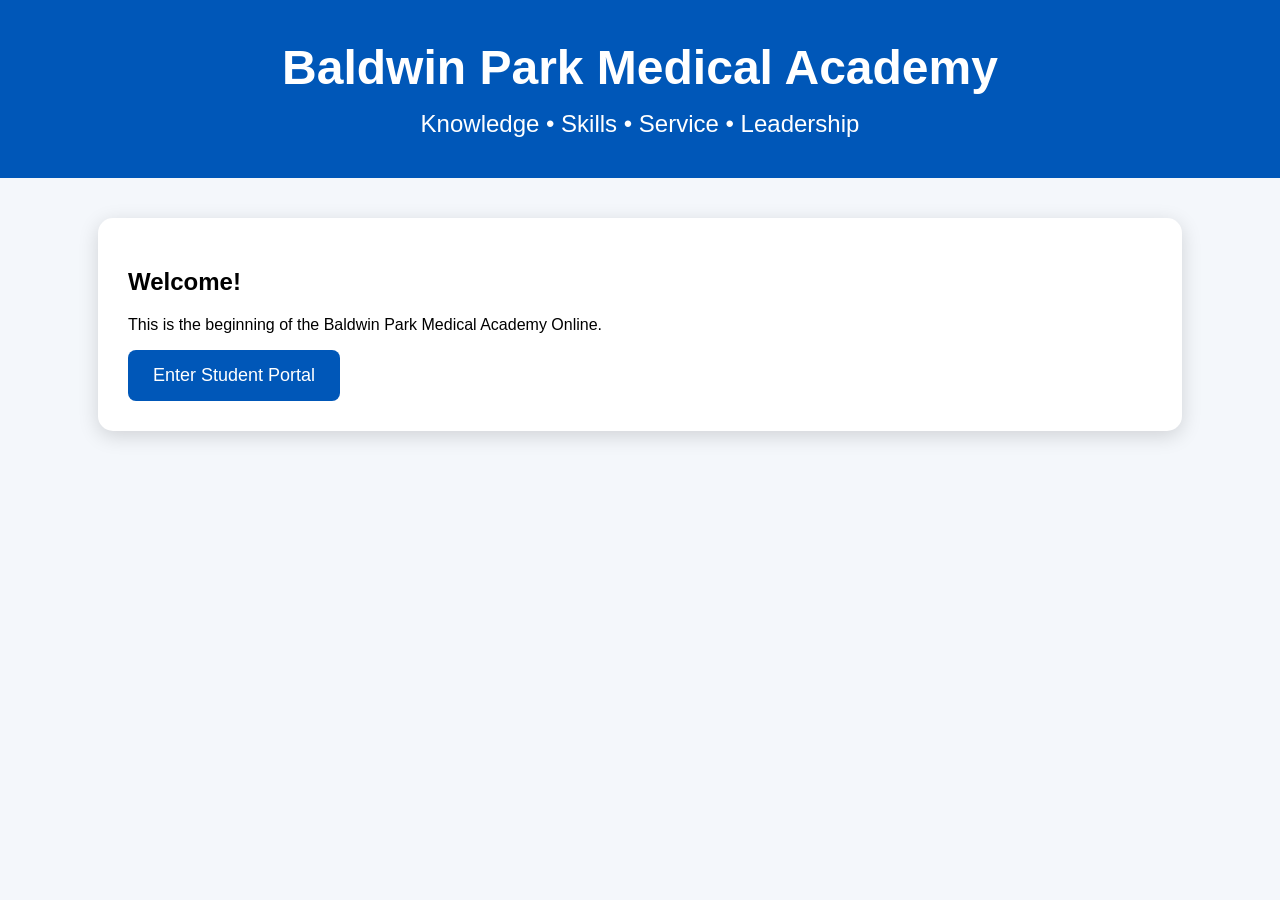
==== index.html @ 6402f0ab "Add first Baldwin Park Medical Academy homepage" ====
<!DOCTYPE html>
<html lang="en">
<head>
<meta charset="UTF-8">
<title>Baldwin Park Medical Academy</title>

<style>

body{
    margin:0;
    font-family:Arial, Helvetica, sans-serif;
    background:#f4f7fb;
}

header{
    background:#0057B8;
    color:white;
    padding:40px;
    text-align:center;
}

h1{
    margin:0;
    font-size:48px;
}

.tagline{
    margin-top:15px;
    font-size:24px;
}

.card{
    background:white;
    width:80%;
    margin:40px auto;
    padding:30px;
    border-radius:15px;
    box-shadow:0 5px 20px rgba(0,0,0,.15);
}

button{
    background:#0057B8;
    color:white;
    border:none;
    padding:15px 25px;
    border-radius:8px;
    font-size:18px;
    cursor:pointer;
}

button:hover{
    background:#003d82;
}

</style>

</head>

<body>

<header>

<h1>Baldwin Park Medical Academy</h1>

<div class="tagline">
Knowledge • Skills • Service • Leadership
</div>

</header>

<div class="card">

<h2>Welcome!</h2>

<p>
This is the beginning of the Baldwin Park Medical Academy Online.
</p>

<button>Enter Student Portal</button>

</div>

</body>
</html>
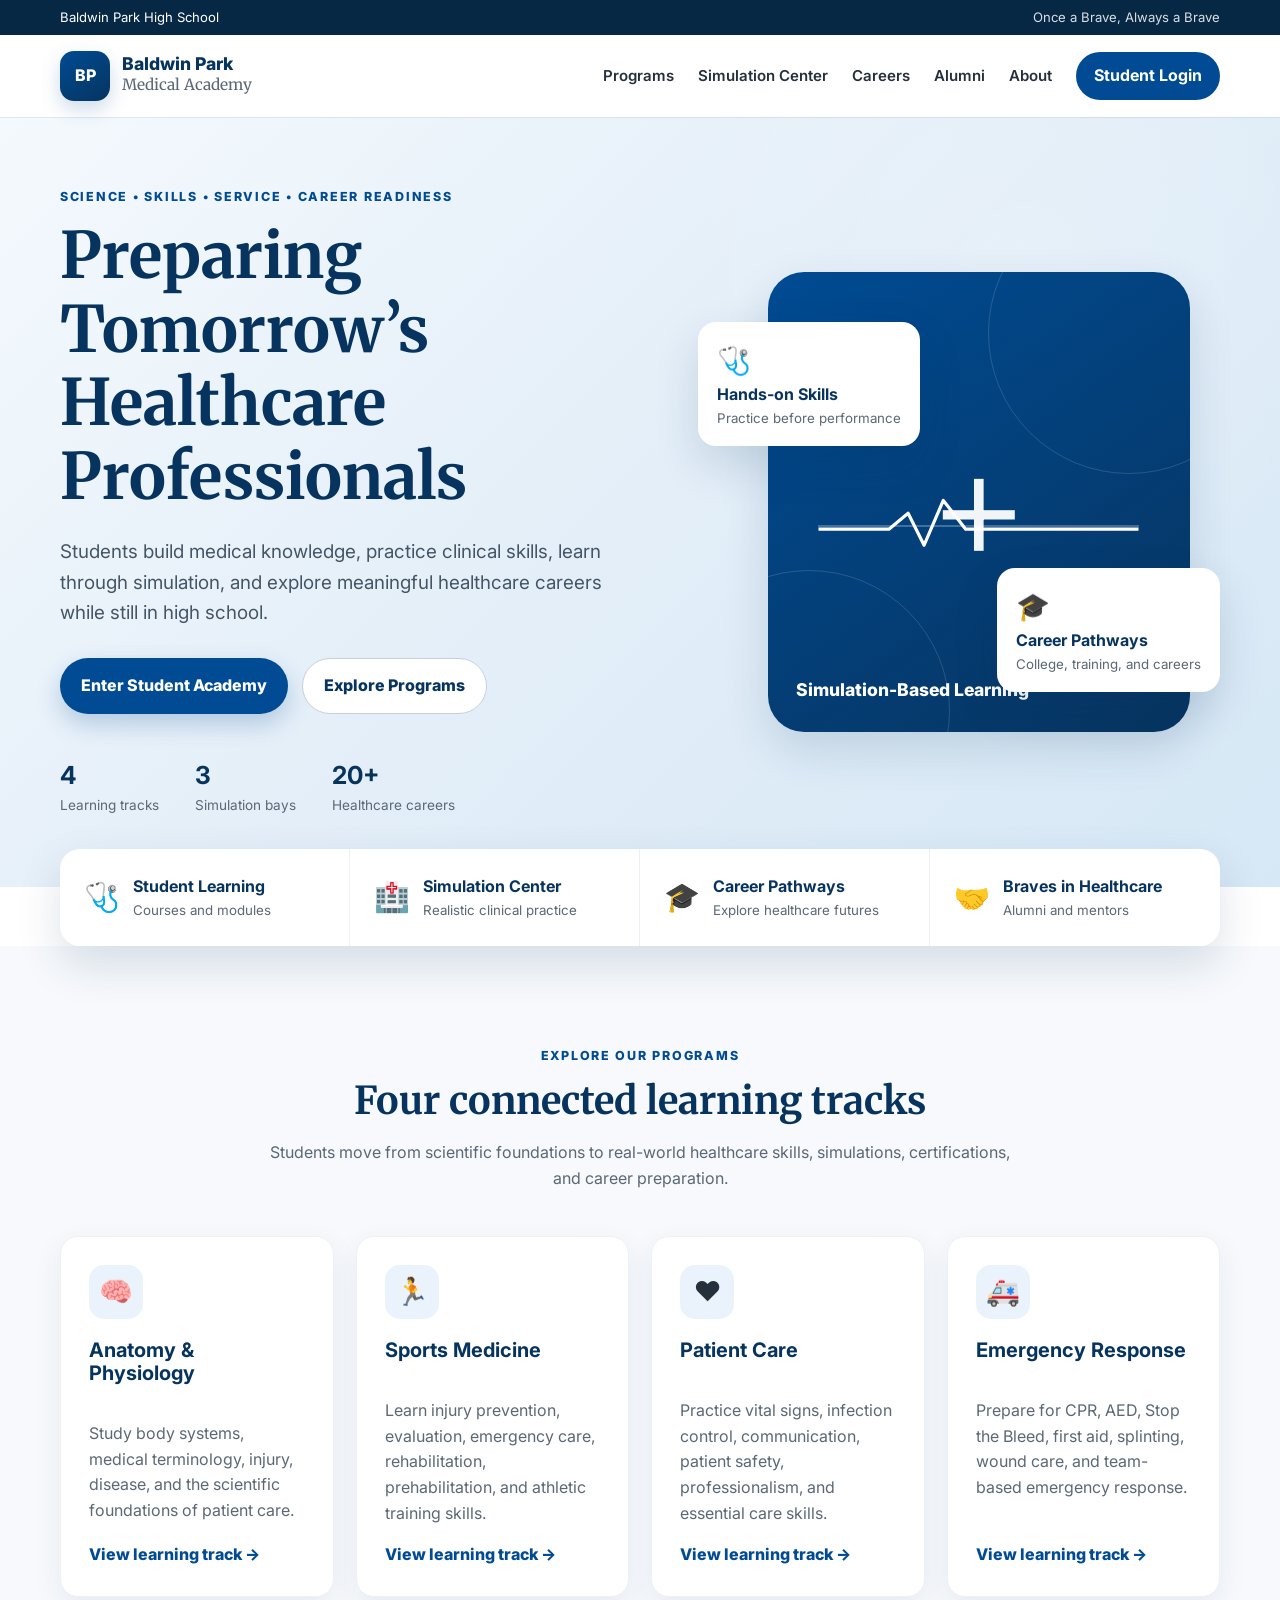
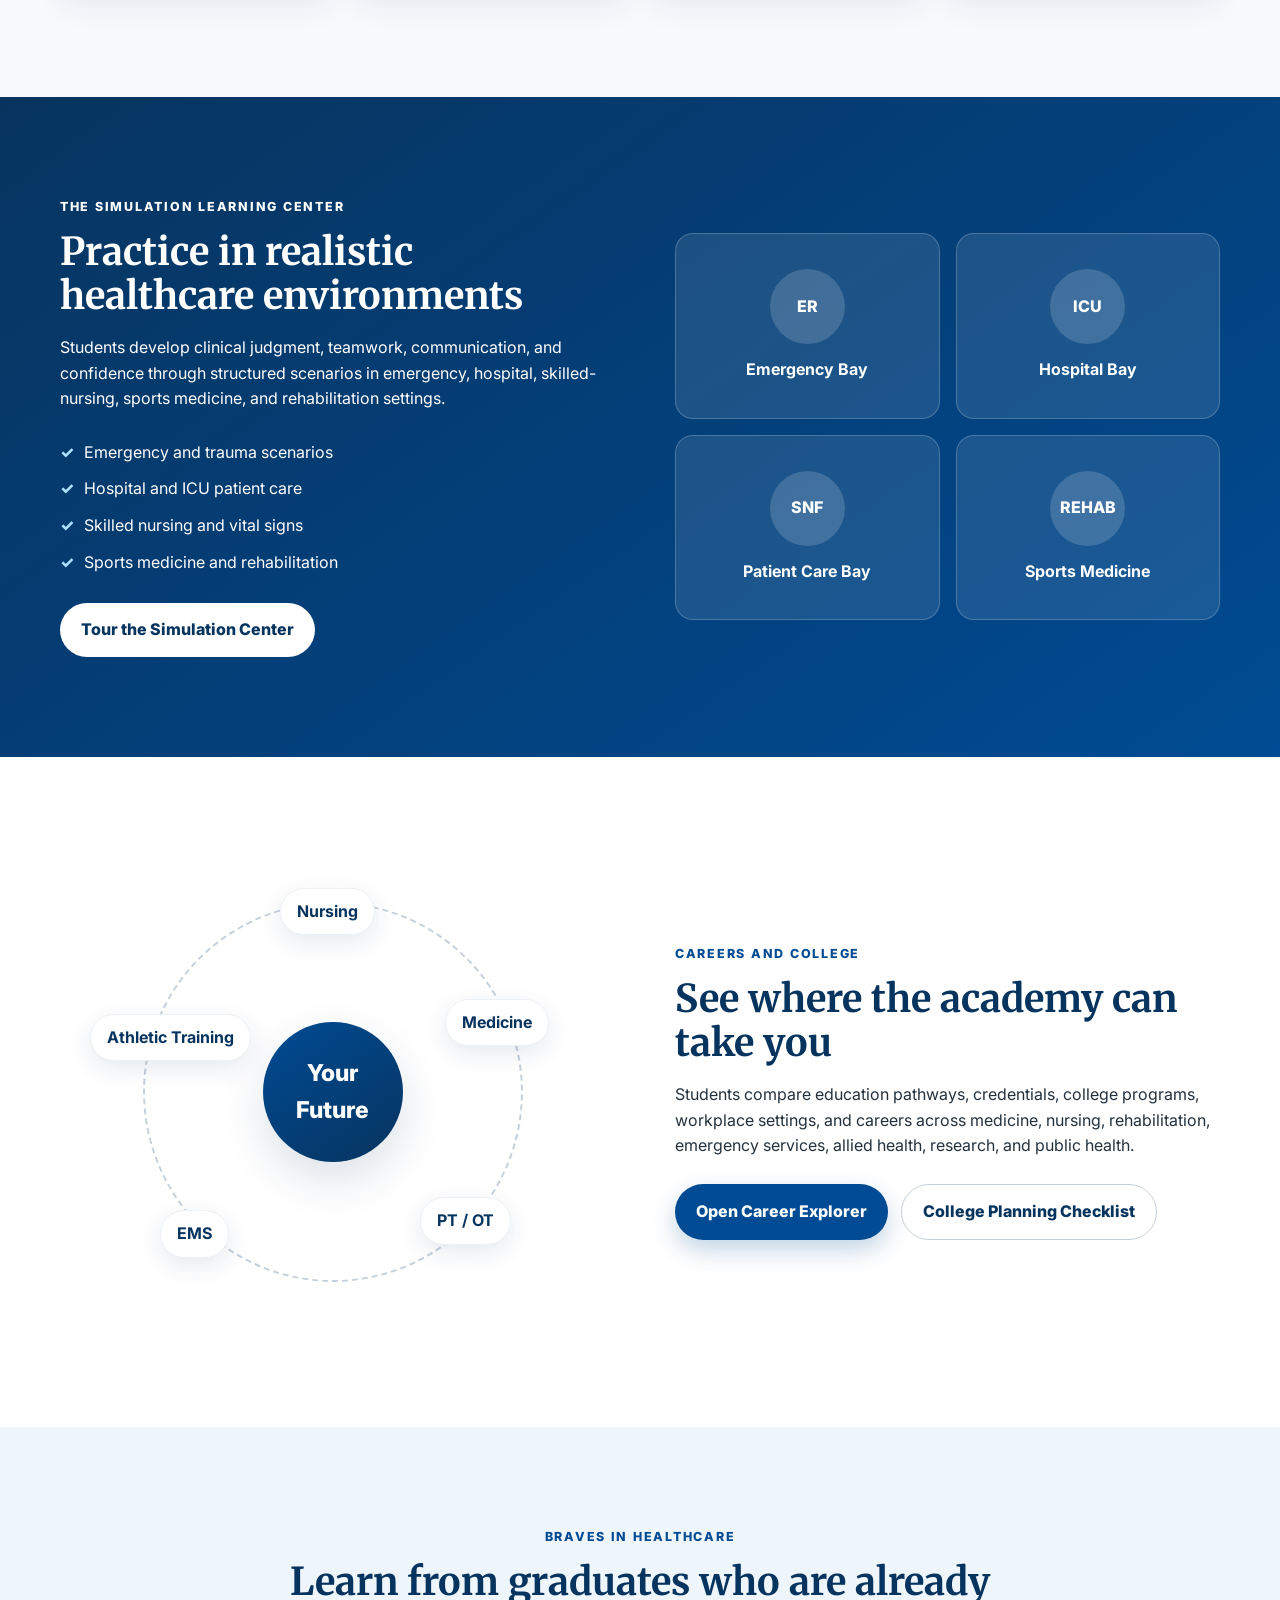
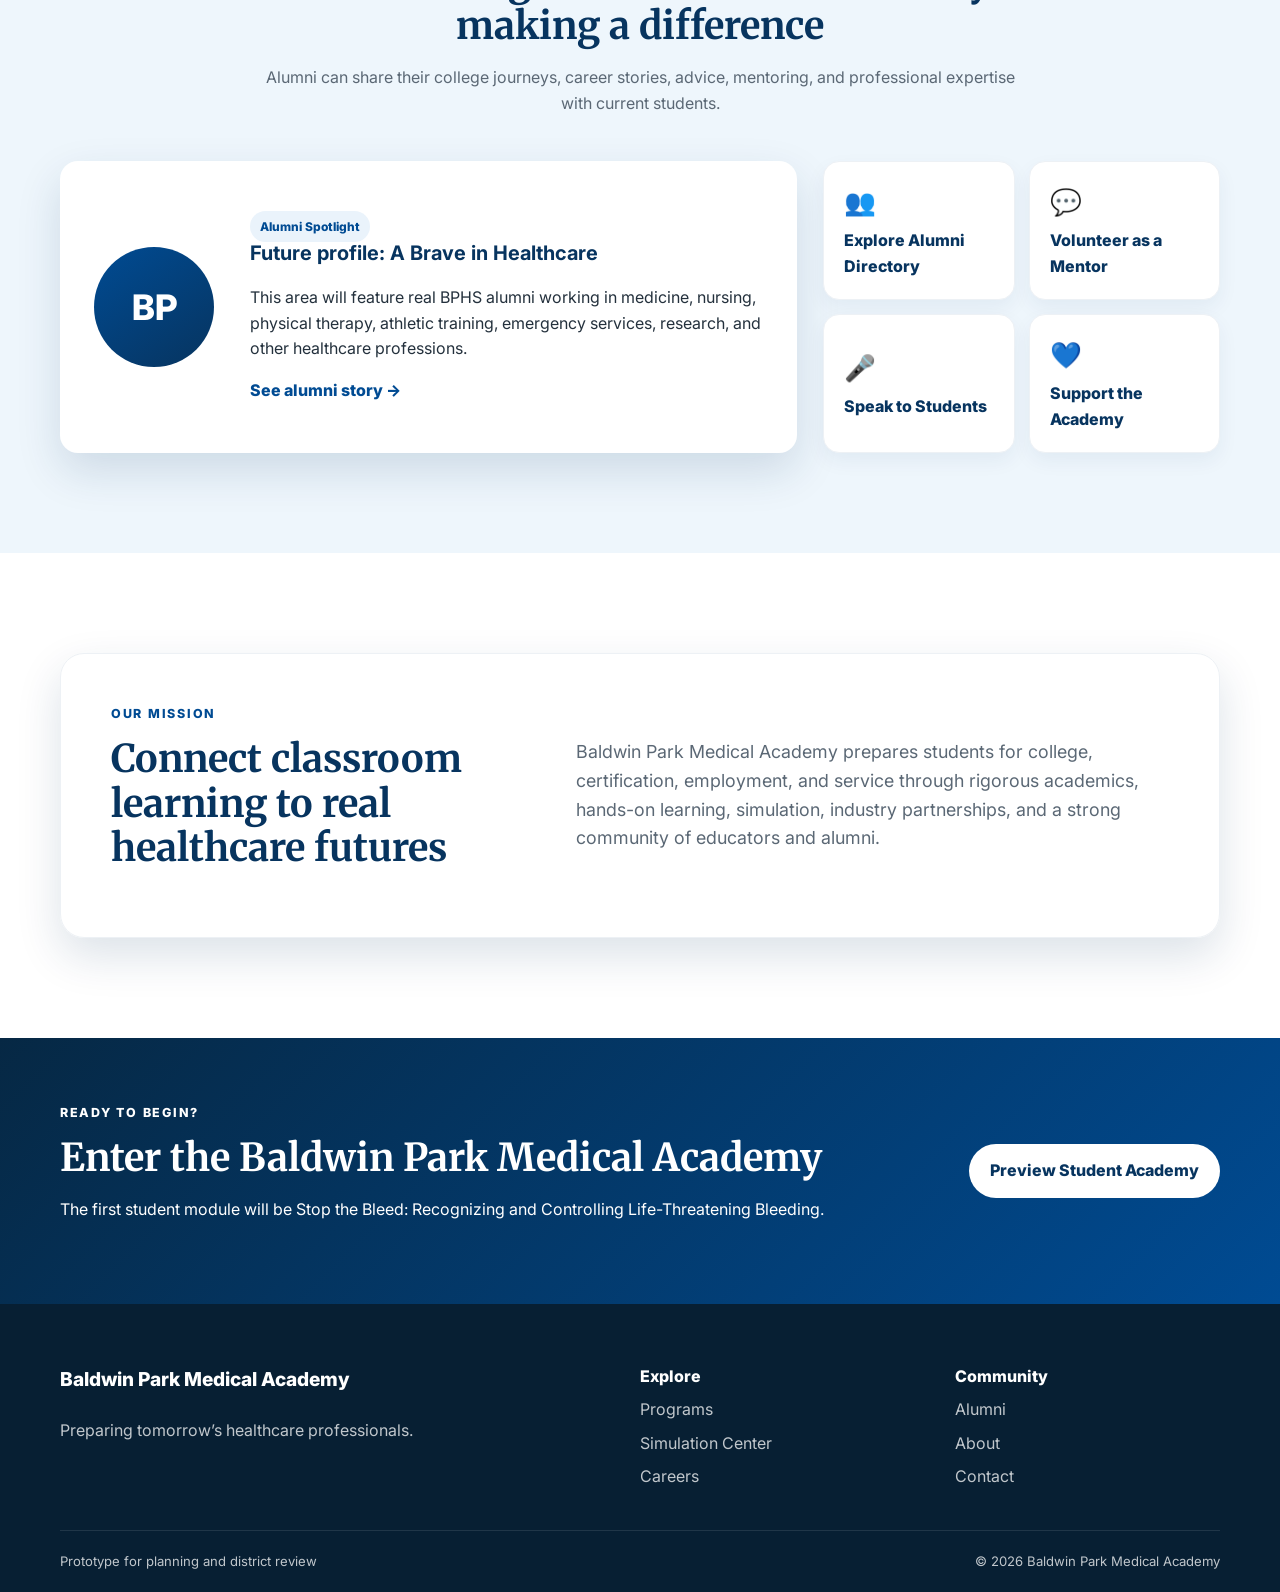
==== commit bfc82c12: "Update Baldwin Park Medical Academy website" ====
--- a/index.html
+++ b/index.html
@@ -1,84 +1,281 @@
 <!DOCTYPE html>
 <html lang="en">
 <head>
-<meta charset="UTF-8">
-<title>Baldwin Park Medical Academy</title>
-
-<style>
-
-body{
-    margin:0;
-    font-family:Arial, Helvetica, sans-serif;
-    background:#f4f7fb;
-}
-
-header{
-    background:#0057B8;
-    color:white;
-    padding:40px;
-    text-align:center;
-}
-
-h1{
-    margin:0;
-    font-size:48px;
-}
-
-.tagline{
-    margin-top:15px;
-    font-size:24px;
-}
-
-.card{
-    background:white;
-    width:80%;
-    margin:40px auto;
-    padding:30px;
-    border-radius:15px;
-    box-shadow:0 5px 20px rgba(0,0,0,.15);
-}
-
-button{
-    background:#0057B8;
-    color:white;
-    border:none;
-    padding:15px 25px;
-    border-radius:8px;
-    font-size:18px;
-    cursor:pointer;
-}
-
-button:hover{
-    background:#003d82;
-}
-
-</style>
-
+  <meta charset="UTF-8" />
+  <meta name="viewport" content="width=device-width, initial-scale=1.0" />
+  <meta name="description" content="Baldwin Park Medical Academy — preparing students for healthcare careers through science, skills, simulation, and service." />
+  <title>Baldwin Park Medical Academy</title>
+  <link rel="preconnect" href="https://fonts.googleapis.com">
+  <link rel="preconnect" href="https://fonts.gstatic.com" crossorigin>
+  <link href="https://fonts.googleapis.com/css2?family=Inter:wght@400;500;600;700;800&family=Merriweather:wght@700&display=swap" rel="stylesheet">
+  <link rel="stylesheet" href="styles.css" />
 </head>
-
 <body>
-
-<header>
-
-<h1>Baldwin Park Medical Academy</h1>
-
-<div class="tagline">
-Knowledge • Skills • Service • Leadership
-</div>
-
-</header>
-
-<div class="card">
-
-<h2>Welcome!</h2>
-
-<p>
-This is the beginning of the Baldwin Park Medical Academy Online.
-</p>
-
-<button>Enter Student Portal</button>
-
-</div>
-
+  <a class="skip-link" href="#main">Skip to main content</a>
+
+  <header class="site-header">
+    <div class="topbar">
+      <div class="container topbar-inner">
+        <span>Baldwin Park High School</span>
+        <span class="topbar-motto">Once a Brave, Always a Brave</span>
+      </div>
+    </div>
+
+    <div class="container nav-wrap">
+      <a class="brand" href="#home" aria-label="Baldwin Park Medical Academy home">
+        <div class="brand-mark" aria-hidden="true">BP</div>
+        <div>
+          <div class="brand-title">Baldwin Park</div>
+          <div class="brand-subtitle">Medical Academy</div>
+        </div>
+      </a>
+
+      <button class="menu-toggle" aria-expanded="false" aria-controls="site-nav">
+        <span></span><span></span><span></span>
+        <span class="sr-only">Toggle navigation</span>
+      </button>
+
+      <nav id="site-nav" class="site-nav" aria-label="Main navigation">
+        <a href="#programs">Programs</a>
+        <a href="#simulation">Simulation Center</a>
+        <a href="#careers">Careers</a>
+        <a href="#alumni">Alumni</a>
+        <a href="#about">About</a>
+        <button class="nav-login" data-open-modal>Student Login</button>
+      </nav>
+    </div>
+  </header>
+
+  <main id="main">
+    <section id="home" class="hero">
+      <div class="container hero-grid">
+        <div class="hero-copy">
+          <p class="eyebrow">Science • Skills • Service • Career Readiness</p>
+          <h1>Preparing Tomorrow’s Healthcare Professionals</h1>
+          <p class="hero-text">
+            Students build medical knowledge, practice clinical skills, learn through simulation, and explore meaningful healthcare careers while still in high school.
+          </p>
+          <div class="hero-actions">
+            <button class="btn btn-primary" data-open-modal>Enter Student Academy</button>
+            <a class="btn btn-secondary" href="#programs">Explore Programs</a>
+          </div>
+          <div class="hero-highlights" aria-label="Academy highlights">
+            <div><strong>4</strong><span>Learning tracks</span></div>
+            <div><strong>3</strong><span>Simulation bays</span></div>
+            <div><strong>20+</strong><span>Healthcare careers</span></div>
+          </div>
+        </div>
+
+        <div class="hero-visual" role="img" aria-label="Students learning healthcare skills in a simulation lab">
+          <div class="visual-panel visual-main">
+            <div class="medical-cross">+</div>
+            <div class="pulse-line" aria-hidden="true"></div>
+            <div class="visual-label">Simulation-Based Learning</div>
+          </div>
+          <div class="visual-card card-one">
+            <span class="icon">🩺</span>
+            <strong>Hands-on Skills</strong>
+            <small>Practice before performance</small>
+          </div>
+          <div class="visual-card card-two">
+            <span class="icon">🎓</span>
+            <strong>Career Pathways</strong>
+            <small>College, training, and careers</small>
+          </div>
+        </div>
+      </div>
+    </section>
+
+    <section class="quick-links" aria-label="Quick links">
+      <div class="container quick-grid">
+        <a href="#programs"><span>🩺</span><strong>Student Learning</strong><small>Courses and modules</small></a>
+        <a href="#simulation"><span>🏥</span><strong>Simulation Center</strong><small>Realistic clinical practice</small></a>
+        <a href="#careers"><span>🎓</span><strong>Career Pathways</strong><small>Explore healthcare futures</small></a>
+        <a href="#alumni"><span>🤝</span><strong>Braves in Healthcare</strong><small>Alumni and mentors</small></a>
+      </div>
+    </section>
+
+    <section id="programs" class="section section-light">
+      <div class="container">
+        <div class="section-heading">
+          <p class="eyebrow">Explore Our Programs</p>
+          <h2>Four connected learning tracks</h2>
+          <p>Students move from scientific foundations to real-world healthcare skills, simulations, certifications, and career preparation.</p>
+        </div>
+
+        <div class="card-grid four">
+          <article class="program-card">
+            <div class="program-icon">🧠</div>
+            <h3>Anatomy &amp; Physiology</h3>
+            <p>Study body systems, medical terminology, injury, disease, and the scientific foundations of patient care.</p>
+            <button class="text-link" data-program="Anatomy & Physiology">View learning track →</button>
+          </article>
+          <article class="program-card">
+            <div class="program-icon">🏃</div>
+            <h3>Sports Medicine</h3>
+            <p>Learn injury prevention, evaluation, emergency care, rehabilitation, prehabilitation, and athletic training skills.</p>
+            <button class="text-link" data-program="Sports Medicine">View learning track →</button>
+          </article>
+          <article class="program-card">
+            <div class="program-icon">❤️</div>
+            <h3>Patient Care</h3>
+            <p>Practice vital signs, infection control, communication, patient safety, professionalism, and essential care skills.</p>
+            <button class="text-link" data-program="Patient Care & Medical Careers">View learning track →</button>
+          </article>
+          <article class="program-card">
+            <div class="program-icon">🚑</div>
+            <h3>Emergency Response</h3>
+            <p>Prepare for CPR, AED, Stop the Bleed, first aid, splinting, wound care, and team-based emergency response.</p>
+            <button class="text-link" data-program="Emergency Response">View learning track →</button>
+          </article>
+        </div>
+      </div>
+    </section>
+
+    <section id="simulation" class="section section-blue">
+      <div class="container split-section">
+        <div>
+          <p class="eyebrow eyebrow-light">The Simulation Learning Center</p>
+          <h2>Practice in realistic healthcare environments</h2>
+          <p>
+            Students develop clinical judgment, teamwork, communication, and confidence through structured scenarios in emergency, hospital, skilled-nursing, sports medicine, and rehabilitation settings.
+          </p>
+          <ul class="check-list">
+            <li>Emergency and trauma scenarios</li>
+            <li>Hospital and ICU patient care</li>
+            <li>Skilled nursing and vital signs</li>
+            <li>Sports medicine and rehabilitation</li>
+          </ul>
+          <button class="btn btn-white" data-info="Simulation Learning Center">Tour the Simulation Center</button>
+        </div>
+        <div class="sim-grid" aria-label="Simulation center areas">
+          <div><span>ER</span><strong>Emergency Bay</strong></div>
+          <div><span>ICU</span><strong>Hospital Bay</strong></div>
+          <div><span>SNF</span><strong>Patient Care Bay</strong></div>
+          <div><span>REHAB</span><strong>Sports Medicine</strong></div>
+        </div>
+      </div>
+    </section>
+
+    <section id="careers" class="section">
+      <div class="container split-section career-split">
+        <div class="career-graphic" aria-hidden="true">
+          <div class="career-orbit">
+            <div class="orbit-center">Your<br>Future</div>
+            <div class="orbit-item item-1">Nursing</div>
+            <div class="orbit-item item-2">Medicine</div>
+            <div class="orbit-item item-3">PT / OT</div>
+            <div class="orbit-item item-4">EMS</div>
+            <div class="orbit-item item-5">Athletic Training</div>
+          </div>
+        </div>
+        <div>
+          <p class="eyebrow">Careers and College</p>
+          <h2>See where the academy can take you</h2>
+          <p>
+            Students compare education pathways, credentials, college programs, workplace settings, and careers across medicine, nursing, rehabilitation, emergency services, allied health, research, and public health.
+          </p>
+          <div class="career-buttons">
+            <button class="btn btn-primary" data-info="Medical Career Explorer">Open Career Explorer</button>
+            <button class="btn btn-outline" data-info="College Preparation Checklist">College Planning Checklist</button>
+          </div>
+        </div>
+      </div>
+    </section>
+
+    <section id="alumni" class="section section-soft">
+      <div class="container">
+        <div class="section-heading">
+          <p class="eyebrow">Braves in Healthcare</p>
+          <h2>Learn from graduates who are already making a difference</h2>
+          <p>Alumni can share their college journeys, career stories, advice, mentoring, and professional expertise with current students.</p>
+        </div>
+        <div class="alumni-layout">
+          <div class="alumni-feature">
+            <div class="profile-placeholder">BP</div>
+            <div>
+              <span class="profile-tag">Alumni Spotlight</span>
+              <h3>Future profile: A Brave in Healthcare</h3>
+              <p>This area will feature real BPHS alumni working in medicine, nursing, physical therapy, athletic training, emergency services, research, and other healthcare professions.</p>
+              <button class="text-link" data-info="Alumni Spotlight">See alumni story →</button>
+            </div>
+          </div>
+          <div class="alumni-actions">
+            <button data-info="Alumni Directory"><span>👥</span>Explore Alumni Directory</button>
+            <button data-info="Volunteer as a Mentor"><span>💬</span>Volunteer as a Mentor</button>
+            <button data-info="Speak to Students"><span>🎤</span>Speak to Students</button>
+            <button data-info="Support the Academy"><span>💙</span>Support the Academy</button>
+          </div>
+        </div>
+      </div>
+    </section>
+
+    <section id="about" class="section">
+      <div class="container mission-box">
+        <div>
+          <p class="eyebrow">Our Mission</p>
+          <h2>Connect classroom learning to real healthcare futures</h2>
+        </div>
+        <p>
+          Baldwin Park Medical Academy prepares students for college, certification, employment, and service through rigorous academics, hands-on learning, simulation, industry partnerships, and a strong community of educators and alumni.
+        </p>
+      </div>
+    </section>
+
+    <section class="cta-section">
+      <div class="container cta-inner">
+        <div>
+          <p class="eyebrow eyebrow-light">Ready to begin?</p>
+          <h2>Enter the Baldwin Park Medical Academy</h2>
+          <p>The first student module will be Stop the Bleed: Recognizing and Controlling Life-Threatening Bleeding.</p>
+        </div>
+        <button class="btn btn-white" data-open-modal>Preview Student Academy</button>
+      </div>
+    </section>
+  </main>
+
+  <footer class="site-footer">
+    <div class="container footer-grid">
+      <div>
+        <div class="footer-brand">Baldwin Park Medical Academy</div>
+        <p>Preparing tomorrow’s healthcare professionals.</p>
+      </div>
+      <div>
+        <strong>Explore</strong>
+        <a href="#programs">Programs</a>
+        <a href="#simulation">Simulation Center</a>
+        <a href="#careers">Careers</a>
+      </div>
+      <div>
+        <strong>Community</strong>
+        <a href="#alumni">Alumni</a>
+        <a href="#about">About</a>
+        <button class="footer-button" data-info="Contact the Academy">Contact</button>
+      </div>
+    </div>
+    <div class="container footer-bottom">
+      <span>Prototype for planning and district review</span>
+      <span>© 2026 Baldwin Park Medical Academy</span>
+    </div>
+  </footer>
+
+  <div class="modal-backdrop" id="login-modal" hidden>
+    <div class="modal" role="dialog" aria-modal="true" aria-labelledby="modal-title">
+      <button class="modal-close" aria-label="Close dialog">×</button>
+      <div class="modal-icon">🩺</div>
+      <h2 id="modal-title">Student Academy Preview</h2>
+      <p>This prototype shows where students will eventually sign in using a district-approved account.</p>
+      <div class="login-preview">
+        <label>Email or student ID<input type="text" placeholder="student@district.org" disabled></label>
+        <label>Password<input type="password" placeholder="••••••••" disabled></label>
+        <button class="btn btn-primary" id="demo-dashboard">View Demo Dashboard</button>
+      </div>
+      <small>No student information is collected in this prototype.</small>
+    </div>
+  </div>
+
+  <div class="toast" id="toast" role="status" aria-live="polite"></div>
+
+  <script src="script.js"></script>
 </body>
-</html>+</html>
--- a/styles.css
+++ b/styles.css
@@ -0,0 +1,184 @@
+:root {
+  --blue: #004b93;
+  --blue-dark: #07345f;
+  --blue-deep: #062844;
+  --blue-light: #eaf3fb;
+  --gray-50: #f7f9fc;
+  --gray-100: #edf1f5;
+  --gray-300: #c6d0da;
+  --gray-600: #5b6875;
+  --gray-800: #24313d;
+  --white: #ffffff;
+  --shadow: 0 18px 45px rgba(7, 52, 95, 0.14);
+  --radius: 18px;
+}
+
+* { box-sizing: border-box; }
+html { scroll-behavior: smooth; }
+body {
+  margin: 0;
+  font-family: Inter, system-ui, -apple-system, BlinkMacSystemFont, "Segoe UI", sans-serif;
+  color: var(--gray-800);
+  background: var(--white);
+  line-height: 1.6;
+}
+button, input { font: inherit; }
+button { cursor: pointer; }
+a { color: inherit; }
+.container { width: min(1160px, calc(100% - 40px)); margin: 0 auto; }
+.sr-only { position: absolute; width: 1px; height: 1px; padding: 0; margin: -1px; overflow: hidden; clip: rect(0,0,0,0); white-space: nowrap; border: 0; }
+.skip-link { position: absolute; left: 10px; top: -50px; background: #fff; color: #000; padding: 10px 14px; z-index: 1000; }
+.skip-link:focus { top: 10px; }
+
+.topbar { background: var(--blue-deep); color: #fff; font-size: 0.82rem; }
+.topbar-inner { display: flex; justify-content: space-between; gap: 20px; padding: 7px 0; }
+.topbar-motto { opacity: 0.85; }
+.site-header { position: sticky; top: 0; z-index: 50; background: rgba(255,255,255,0.97); backdrop-filter: blur(10px); box-shadow: 0 1px 0 rgba(7,52,95,.08); }
+.nav-wrap { min-height: 82px; display: flex; align-items: center; justify-content: space-between; gap: 30px; }
+.brand { text-decoration: none; display: flex; align-items: center; gap: 12px; }
+.brand-mark { width: 50px; height: 50px; border-radius: 14px; display: grid; place-items: center; color: #fff; font-weight: 800; background: linear-gradient(145deg, var(--blue), var(--blue-dark)); box-shadow: 0 8px 20px rgba(0,75,147,.2); }
+.brand-title { font-weight: 800; font-size: 1.1rem; line-height: 1.1; color: var(--blue-dark); }
+.brand-subtitle { font-family: Merriweather, Georgia, serif; font-size: .96rem; color: var(--gray-600); }
+.site-nav { display: flex; align-items: center; gap: 24px; }
+.site-nav a { text-decoration: none; font-weight: 600; font-size: .94rem; }
+.site-nav a:hover { color: var(--blue); }
+.nav-login { border: 0; border-radius: 999px; padding: 11px 18px; background: var(--blue); color: white; font-weight: 700; }
+.menu-toggle { display: none; border: 0; background: none; padding: 8px; }
+.menu-toggle span:not(.sr-only) { display: block; width: 25px; height: 2px; background: var(--blue-dark); margin: 5px; }
+
+.hero { background: radial-gradient(circle at 80% 20%, rgba(255,255,255,.18), transparent 30%), linear-gradient(135deg, #f4f9fd 0%, #e3eef8 50%, #d6e8f6 100%); overflow: hidden; }
+.hero-grid { min-height: 680px; display: grid; grid-template-columns: 1.05fr .95fr; align-items: center; gap: 60px; padding: 70px 0; }
+.eyebrow { color: var(--blue); text-transform: uppercase; letter-spacing: .14em; font-weight: 800; font-size: .78rem; margin: 0 0 12px; }
+.eyebrow-light { color: #bfe0ff; }
+h1, h2, h3 { color: var(--blue-dark); line-height: 1.15; margin-top: 0; }
+h1 { font-family: Merriweather, Georgia, serif; font-size: clamp(2.6rem, 5vw, 4.7rem); max-width: 780px; margin-bottom: 24px; }
+h2 { font-family: Merriweather, Georgia, serif; font-size: clamp(2rem, 3vw, 3rem); margin-bottom: 18px; }
+h3 { font-size: 1.25rem; }
+.hero-text { font-size: 1.18rem; max-width: 650px; color: #445565; }
+.hero-actions { display: flex; flex-wrap: wrap; gap: 14px; margin: 30px 0; }
+.btn { border: 0; border-radius: 999px; padding: 14px 21px; font-weight: 800; text-decoration: none; display: inline-flex; align-items: center; justify-content: center; transition: .2s transform, .2s box-shadow; }
+.btn:hover { transform: translateY(-2px); }
+.btn-primary { background: var(--blue); color: white; box-shadow: 0 10px 24px rgba(0,75,147,.24); }
+.btn-secondary, .btn-outline { background: white; color: var(--blue-dark); border: 1px solid var(--gray-300); }
+.btn-white { background: white; color: var(--blue-dark); }
+.hero-highlights { display: flex; gap: 36px; padding-top: 12px; }
+.hero-highlights div { display: grid; }
+.hero-highlights strong { font-size: 1.55rem; color: var(--blue-dark); }
+.hero-highlights span { font-size: .85rem; color: var(--gray-600); }
+
+.hero-visual { position: relative; min-height: 500px; }
+.visual-panel { border-radius: 36px; box-shadow: var(--shadow); }
+.visual-main { position: absolute; inset: 20px 30px 20px 70px; background: linear-gradient(145deg, var(--blue), var(--blue-dark)); overflow: hidden; display: flex; align-items: center; justify-content: center; }
+.visual-main::before, .visual-main::after { content: ""; position: absolute; width: 280px; height: 280px; border-radius: 50%; border: 1px solid rgba(255,255,255,.14); }
+.visual-main::before { top: -80px; right: -80px; }
+.visual-main::after { bottom: -120px; left: -100px; }
+.medical-cross { color: white; font-size: 10rem; font-weight: 300; opacity: .95; }
+.pulse-line { position: absolute; left: 12%; right: 12%; height: 2px; top: 55%; background: rgba(255,255,255,.25); }
+.pulse-line::after { content: ""; display: block; width: 100%; height: 80px; transform: translateY(-39px); background: url("data:image/svg+xml,%3Csvg viewBox='0 0 500 100' xmlns='http://www.w3.org/2000/svg'%3E%3Cpolyline points='0,55 110,55 140,30 165,80 195,10 230,55 500,55' fill='none' stroke='white' stroke-width='5' stroke-linejoin='round'/%3E%3C/svg%3E") center/contain no-repeat; }
+.visual-label { position: absolute; left: 28px; bottom: 28px; color: white; font-weight: 800; font-size: 1.1rem; }
+.visual-card { position: absolute; background: white; border-radius: 18px; padding: 17px 19px; box-shadow: var(--shadow); display: grid; min-width: 190px; }
+.visual-card .icon { font-size: 1.7rem; }
+.visual-card strong { color: var(--blue-dark); }
+.visual-card small { color: var(--gray-600); }
+.card-one { left: 0; top: 70px; }
+.card-two { right: 0; bottom: 60px; }
+
+.quick-links { margin-top: -38px; position: relative; z-index: 3; }
+.quick-grid { display: grid; grid-template-columns: repeat(4,1fr); background: white; border-radius: 20px; box-shadow: var(--shadow); overflow: hidden; }
+.quick-grid a { text-decoration: none; padding: 25px 24px; display: grid; grid-template-columns: auto 1fr; column-gap: 13px; border-right: 1px solid var(--gray-100); }
+.quick-grid a:last-child { border-right: 0; }
+.quick-grid span { grid-row: span 2; font-size: 1.8rem; }
+.quick-grid strong { color: var(--blue-dark); }
+.quick-grid small { color: var(--gray-600); }
+
+.section { padding: 100px 0; }
+.section-light { background: var(--gray-50); }
+.section-soft { background: #eef6fc; }
+.section-blue { background: linear-gradient(145deg, var(--blue-dark), var(--blue)); color: white; }
+.section-blue h2, .section-blue p, .section-blue li { color: white; }
+.section-heading { max-width: 760px; margin: 0 auto 45px; text-align: center; }
+.section-heading > p:last-child { color: var(--gray-600); }
+.card-grid.four { display: grid; grid-template-columns: repeat(4,1fr); gap: 22px; }
+.program-card { background: white; border: 1px solid var(--gray-100); border-radius: var(--radius); padding: 28px; box-shadow: 0 10px 30px rgba(7,52,95,.07); display: flex; flex-direction: column; }
+.program-card p { color: var(--gray-600); flex: 1; }
+.program-icon { width: 54px; height: 54px; border-radius: 15px; display: grid; place-items: center; background: var(--blue-light); font-size: 1.7rem; margin-bottom: 20px; }
+.text-link { border: 0; background: none; padding: 0; color: var(--blue); font-weight: 800; text-align: left; }
+.split-section { display: grid; grid-template-columns: 1fr 1fr; gap: 70px; align-items: center; }
+.check-list { padding: 0; margin: 28px 0; list-style: none; }
+.check-list li { margin: 11px 0; }
+.check-list li::before { content: "✓"; margin-right: 10px; color: #aee0ff; font-weight: 800; }
+.sim-grid { display: grid; grid-template-columns: 1fr 1fr; gap: 16px; }
+.sim-grid div { background: rgba(255,255,255,.1); border: 1px solid rgba(255,255,255,.2); border-radius: 18px; padding: 35px 24px; text-align: center; }
+.sim-grid span { width: 75px; height: 75px; display: grid; place-items: center; margin: 0 auto 13px; border-radius: 50%; background: rgba(255,255,255,.16); color: #fff; font-weight: 800; }
+.career-buttons { display: flex; flex-wrap: wrap; gap: 13px; margin-top: 25px; }
+.career-graphic { min-height: 470px; display: grid; place-items: center; }
+.career-orbit { width: 380px; height: 380px; border-radius: 50%; border: 2px dashed var(--gray-300); position: relative; }
+.orbit-center { position: absolute; left: 50%; top: 50%; transform: translate(-50%,-50%); width: 140px; height: 140px; border-radius: 50%; display: grid; place-items: center; text-align: center; background: linear-gradient(145deg, var(--blue), var(--blue-dark)); color: white; font-size: 1.45rem; font-weight: 800; box-shadow: var(--shadow); }
+.orbit-item { position: absolute; background: white; border: 1px solid var(--gray-100); box-shadow: 0 8px 25px rgba(7,52,95,.1); border-radius: 999px; padding: 10px 16px; font-weight: 700; color: var(--blue-dark); }
+.item-1 { top: -16px; left: 135px; }.item-2 { right: -28px; top: 95px; }.item-3 { right: 10px; bottom: 35px; }.item-4 { left: 15px; bottom: 22px; }.item-5 { left: -55px; top: 110px; }
+.alumni-layout { display: grid; grid-template-columns: 1.3fr .7fr; gap: 26px; }
+.alumni-feature { background: white; border-radius: var(--radius); padding: 34px; display: grid; grid-template-columns: 130px 1fr; gap: 26px; align-items: center; box-shadow: var(--shadow); }
+.profile-placeholder { width: 120px; height: 120px; border-radius: 50%; display: grid; place-items: center; background: linear-gradient(145deg, var(--blue), var(--blue-dark)); color: white; font-size: 2.2rem; font-weight: 800; }
+.profile-tag { display: inline-block; padding: 6px 10px; background: var(--blue-light); color: var(--blue); border-radius: 999px; font-size: .75rem; font-weight: 800; }
+.alumni-actions { display: grid; grid-template-columns: 1fr 1fr; gap: 14px; }
+.alumni-actions button { border: 1px solid var(--gray-100); border-radius: 16px; background: white; padding: 20px; text-align: left; font-weight: 800; color: var(--blue-dark); box-shadow: 0 8px 20px rgba(7,52,95,.06); }
+.alumni-actions span { display: block; font-size: 1.6rem; margin-bottom: 5px; }
+.mission-box { display: grid; grid-template-columns: .8fr 1.2fr; gap: 70px; align-items: center; border: 1px solid var(--gray-100); border-radius: 24px; padding: 50px; box-shadow: var(--shadow); }
+.mission-box p:last-child { font-size: 1.12rem; color: var(--gray-600); }
+.cta-section { background: linear-gradient(135deg, var(--blue-deep), var(--blue)); padding: 65px 0; color: white; }
+.cta-section h2, .cta-section p { color: white; }
+.cta-inner { display: flex; justify-content: space-between; gap: 40px; align-items: center; }
+.site-footer { background: #071f33; color: rgba(255,255,255,.75); padding: 60px 0 20px; }
+.footer-grid { display: grid; grid-template-columns: 2fr 1fr 1fr; gap: 50px; }
+.footer-grid div { display: grid; align-content: start; gap: 8px; }
+.footer-grid a, .footer-button { color: rgba(255,255,255,.75); text-decoration: none; border: 0; background: none; padding: 0; text-align: left; }
+.footer-grid strong, .footer-brand { color: white; font-weight: 800; }
+.footer-brand { font-size: 1.2rem; }
+.footer-bottom { display: flex; justify-content: space-between; border-top: 1px solid rgba(255,255,255,.1); margin-top: 40px; padding-top: 20px; font-size: .82rem; }
+
+.modal-backdrop { position: fixed; inset: 0; background: rgba(3,24,40,.72); display: grid; place-items: center; padding: 20px; z-index: 100; }
+.modal-backdrop[hidden] { display: none; }
+.modal { width: min(500px, 100%); background: white; border-radius: 22px; padding: 36px; position: relative; text-align: center; box-shadow: 0 30px 80px rgba(0,0,0,.3); }
+.modal-close { position: absolute; right: 18px; top: 12px; border: 0; background: none; font-size: 2rem; color: var(--gray-600); }
+.modal-icon { font-size: 2.5rem; }
+.login-preview { display: grid; gap: 14px; margin: 25px 0 16px; }
+.login-preview label { display: grid; gap: 6px; text-align: left; font-weight: 700; color: var(--blue-dark); }
+.login-preview input { padding: 12px 14px; border: 1px solid var(--gray-300); border-radius: 10px; background: var(--gray-50); }
+.toast { position: fixed; left: 50%; bottom: 24px; transform: translate(-50%, 30px); opacity: 0; background: var(--blue-deep); color: white; padding: 13px 18px; border-radius: 999px; box-shadow: var(--shadow); z-index: 120; pointer-events: none; transition: .25s; }
+.toast.show { opacity: 1; transform: translate(-50%, 0); }
+
+@media (max-width: 950px) {
+  .menu-toggle { display: block; }
+  .site-nav { position: absolute; left: 20px; right: 20px; top: 112px; background: white; border-radius: 16px; box-shadow: var(--shadow); padding: 20px; display: none; flex-direction: column; align-items: stretch; }
+  .site-nav.open { display: flex; }
+  .hero-grid, .split-section, .alumni-layout, .mission-box { grid-template-columns: 1fr; }
+  .hero-grid { padding: 50px 0 80px; }
+  .hero-visual { min-height: 450px; }
+  .quick-grid, .card-grid.four { grid-template-columns: 1fr 1fr; }
+  .quick-grid a:nth-child(2) { border-right: 0; }
+  .quick-grid a:nth-child(-n+2) { border-bottom: 1px solid var(--gray-100); }
+  .career-graphic { order: 2; }
+}
+
+@media (max-width: 640px) {
+  .container { width: min(100% - 26px, 1160px); }
+  .topbar-motto { display: none; }
+  .brand-subtitle { font-size: .85rem; }
+  h1 { font-size: 2.55rem; }
+  .hero-highlights { gap: 18px; }
+  .hero-visual { min-height: 390px; }
+  .visual-main { inset: 20px 10px 20px 25px; }
+  .visual-card { min-width: 155px; padding: 13px; }
+  .card-one { left: 0; top: 35px; }
+  .card-two { right: 0; bottom: 35px; }
+  .quick-grid, .card-grid.four, .sim-grid, .alumni-actions { grid-template-columns: 1fr; }
+  .quick-grid a { border-right: 0; border-bottom: 1px solid var(--gray-100); }
+  .quick-grid a:last-child { border-bottom: 0; }
+  .section { padding: 72px 0; }
+  .alumni-feature { grid-template-columns: 1fr; text-align: center; }
+  .profile-placeholder { margin: 0 auto; }
+  .career-orbit { transform: scale(.78); }
+  .cta-inner, .footer-bottom { flex-direction: column; align-items: flex-start; }
+  .footer-grid { grid-template-columns: 1fr; }
+  .mission-box { padding: 30px; gap: 20px; }
+}
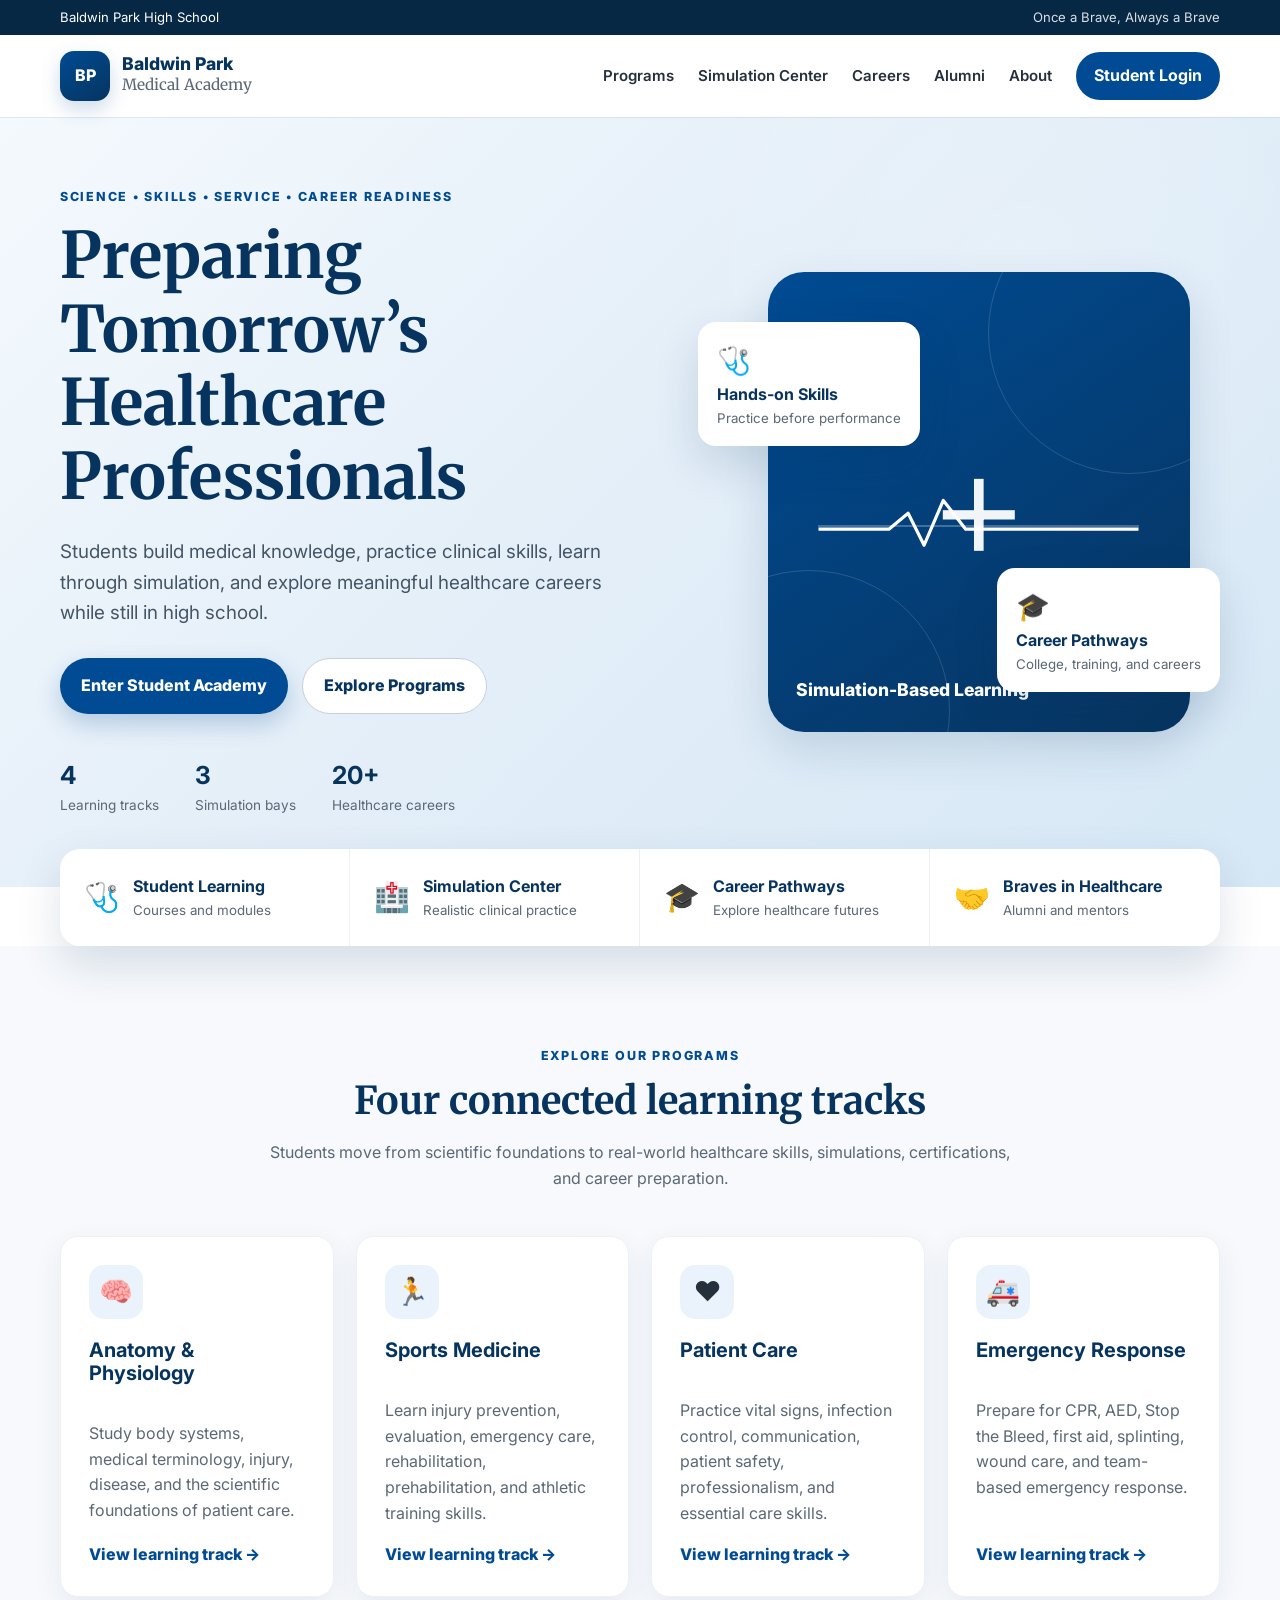
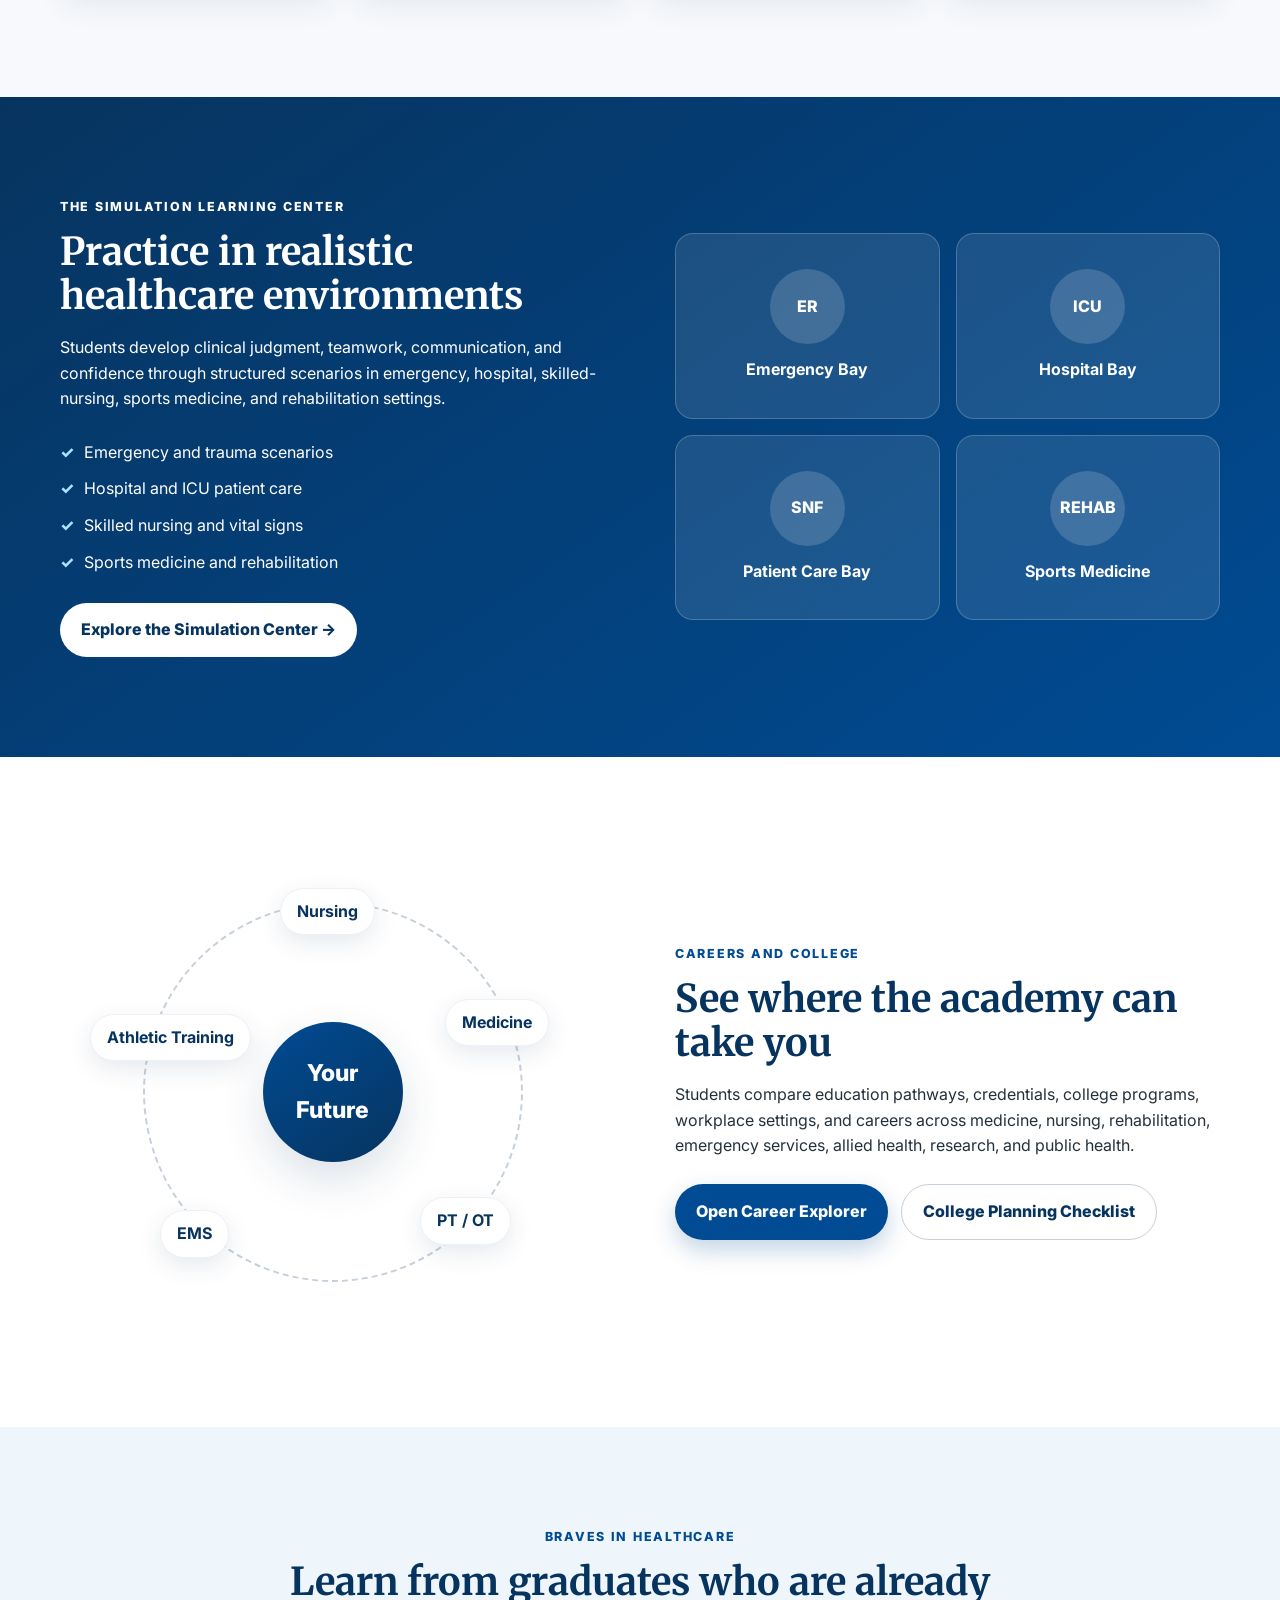
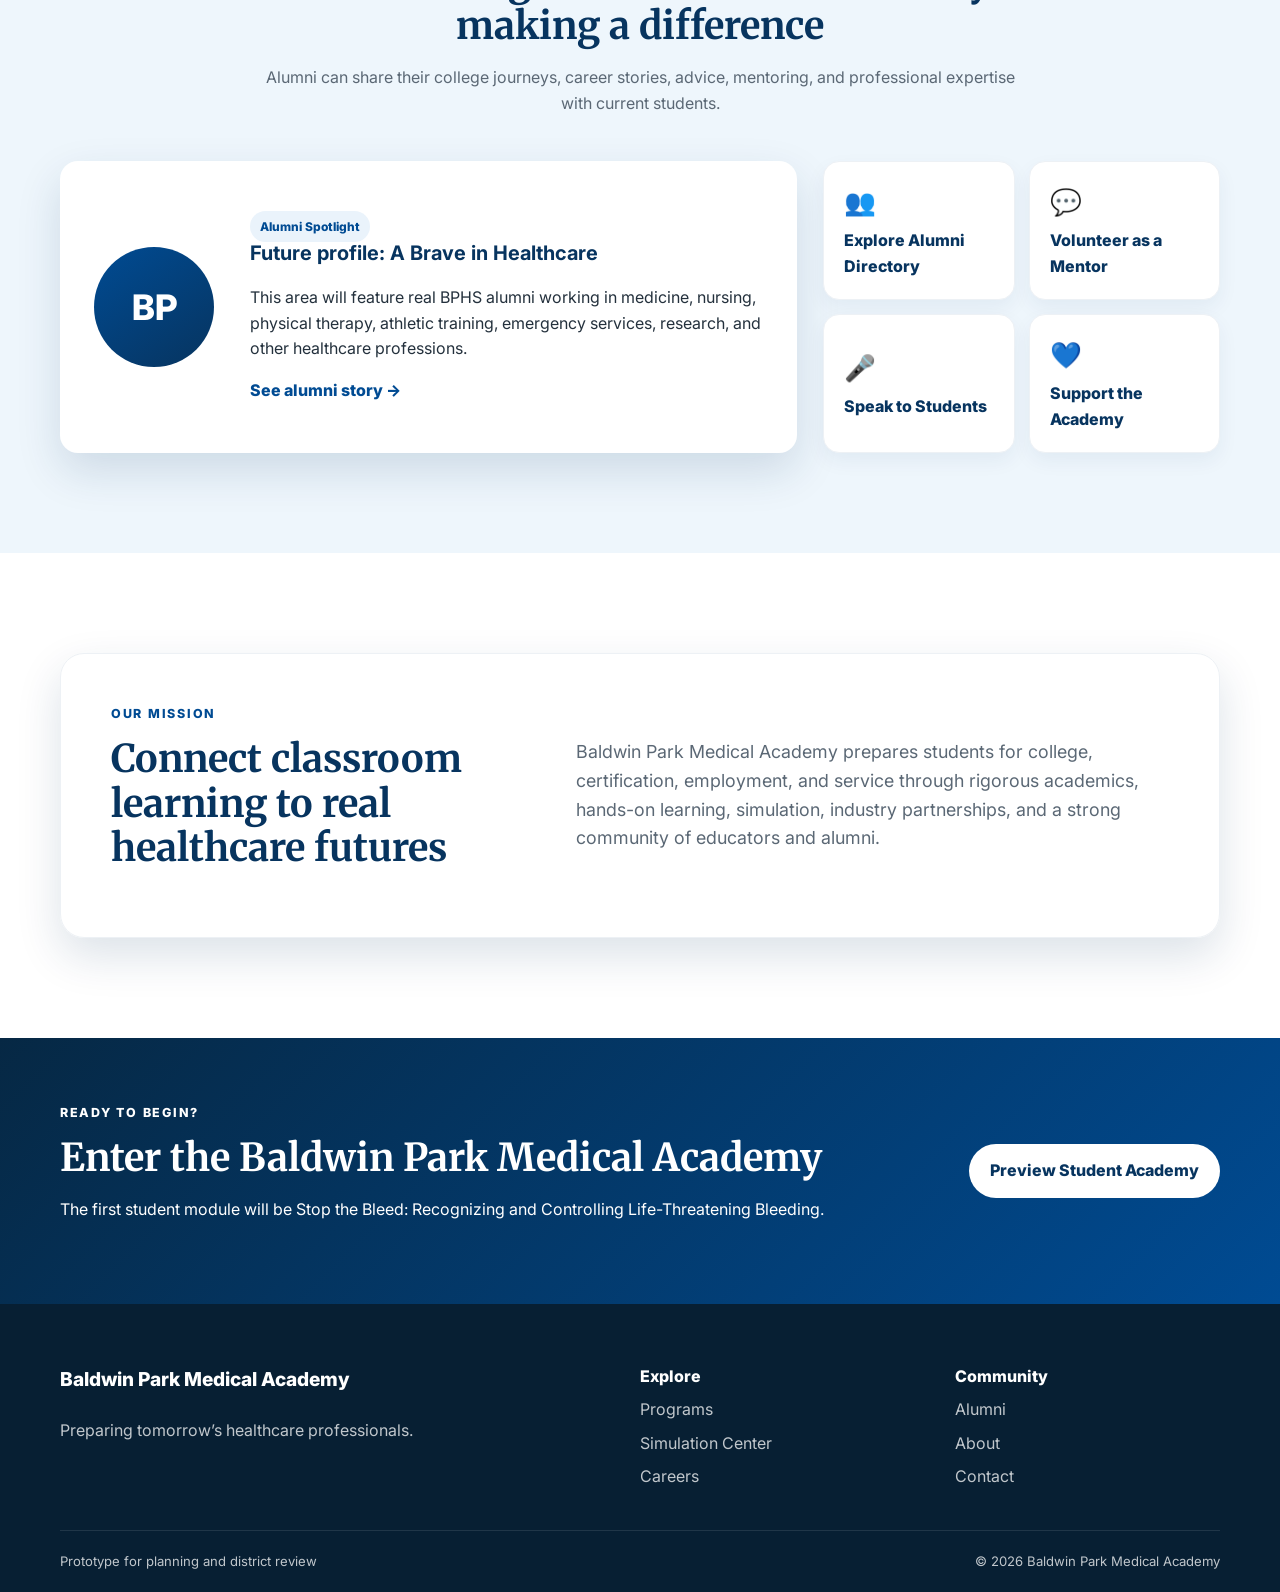
==== commit 458559d1: "Add Explore Simulation Center button" ====
--- a/index.html
+++ b/index.html
@@ -146,7 +146,7 @@
             <li>Skilled nursing and vital signs</li>
             <li>Sports medicine and rehabilitation</li>
           </ul>
-          <button class="btn btn-white" data-info="Simulation Learning Center">Tour the Simulation Center</button>
+          <a class="btn btn-white" href="simulation-center.html">Explore the Simulation Center →</a>
         </div>
         <div class="sim-grid" aria-label="Simulation center areas">
           <div><span>ER</span><strong>Emergency Bay</strong></div>
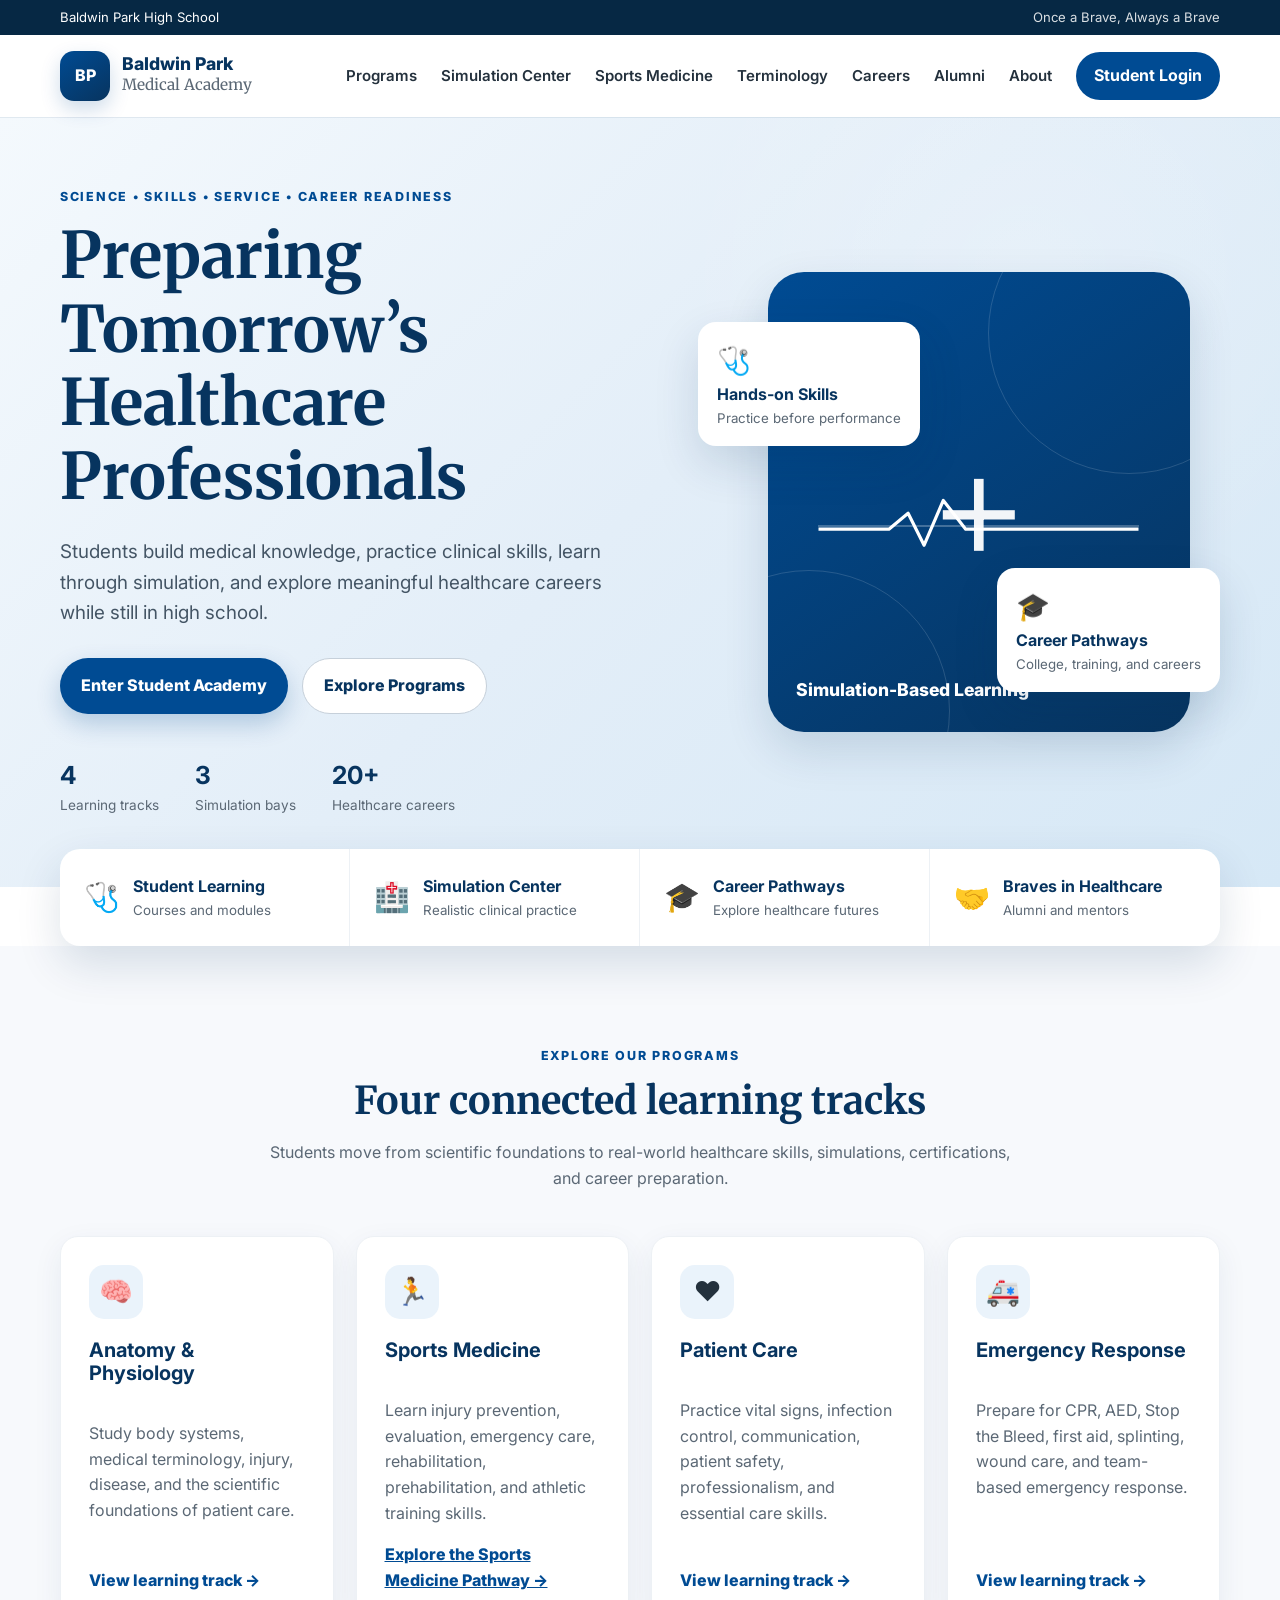
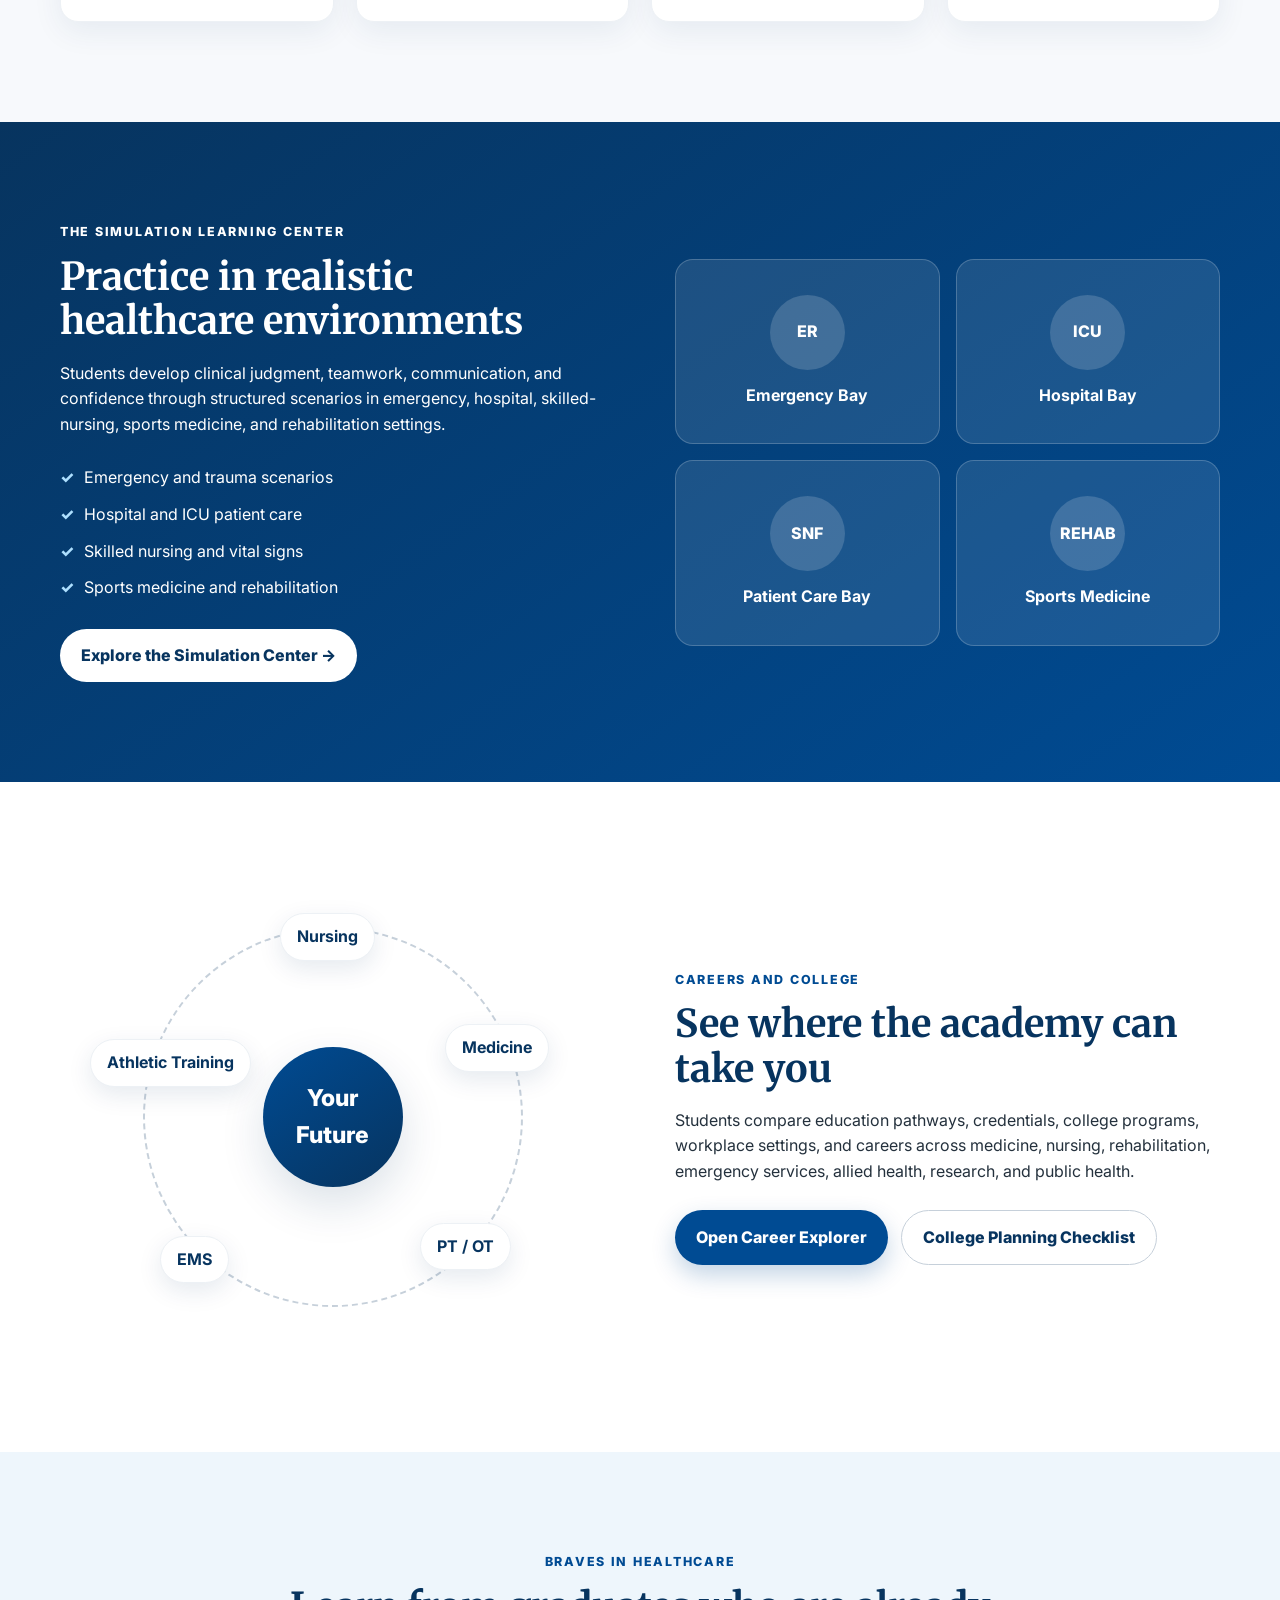
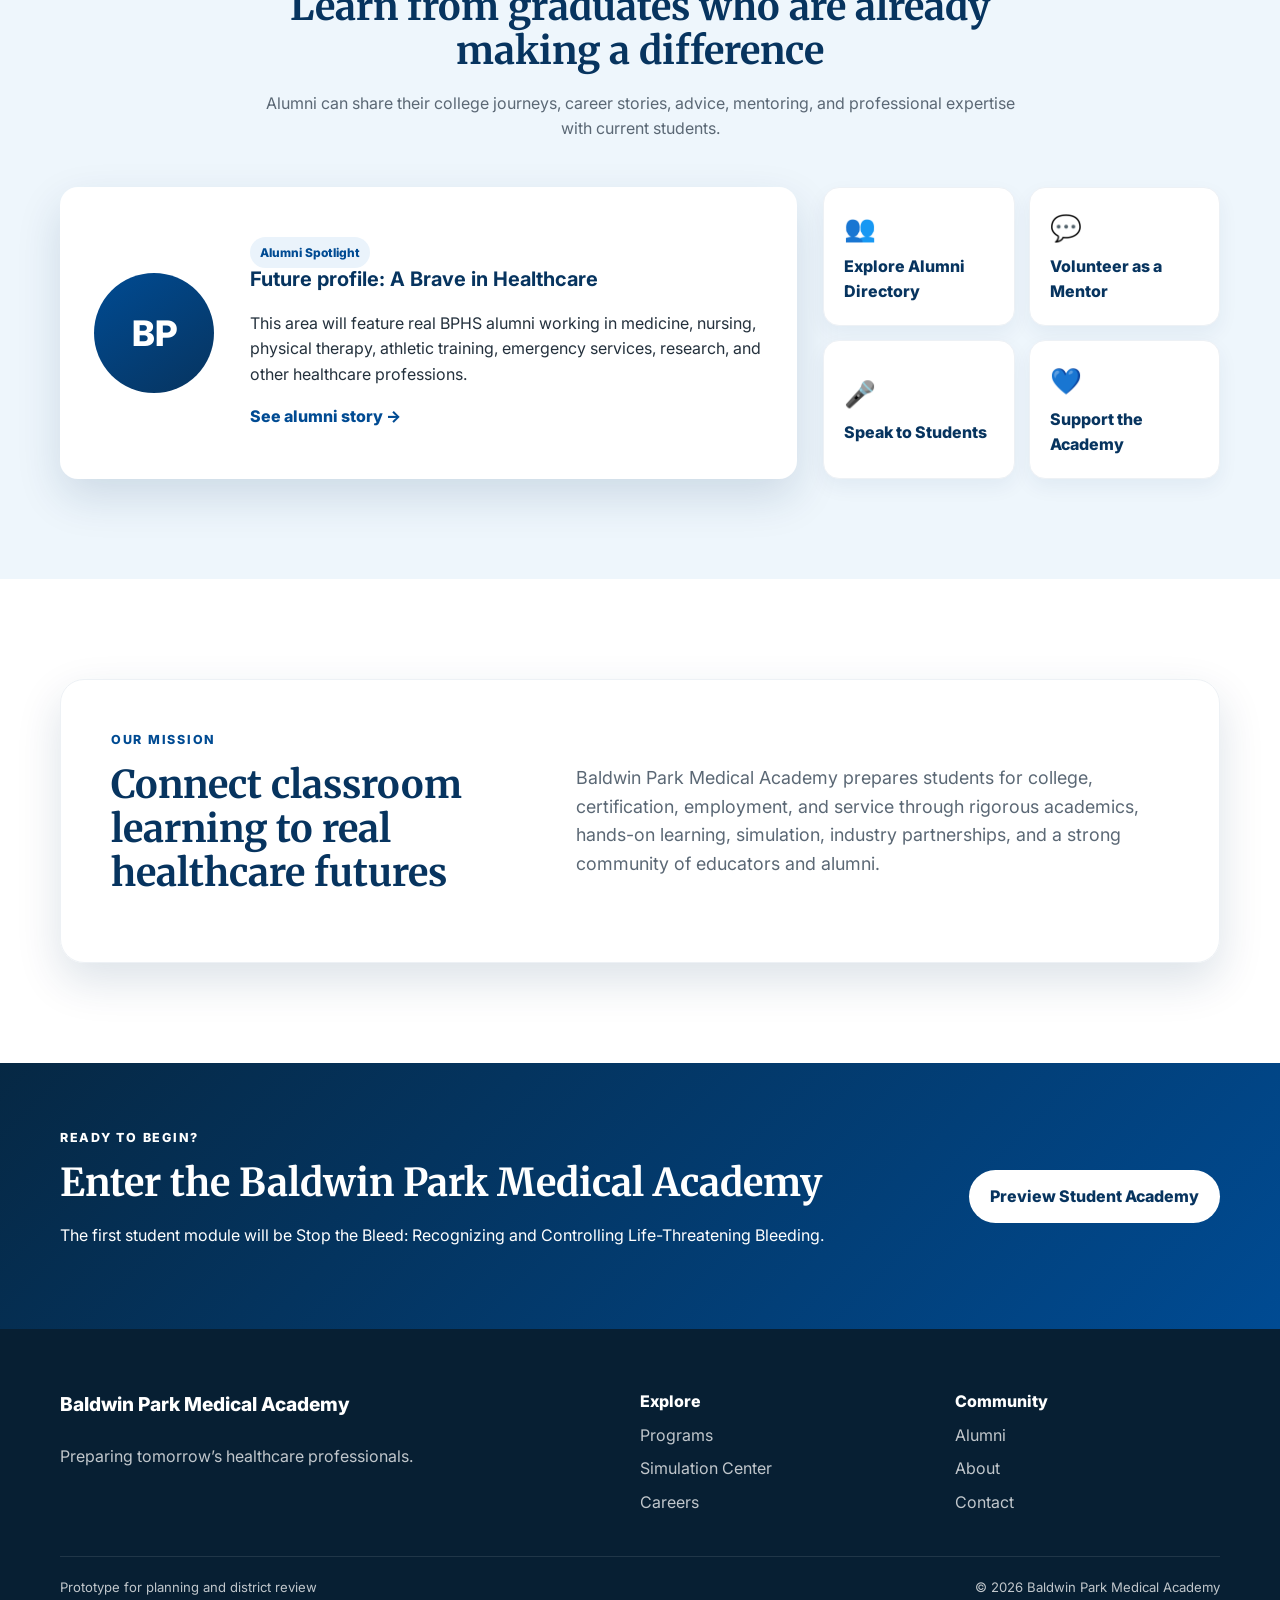
==== commit eadd75dc: "Add Medical Terminology page and fix navigation/script bugs" ====
--- a/index.html
+++ b/index.html
@@ -37,9 +37,11 @@
 
       <nav id="site-nav" class="site-nav" aria-label="Main navigation">
         <a href="#programs">Programs</a>
-        <a href="#simulation">Simulation Center</a>
+        <a href="simulation-center.html">Simulation Center</a>
+        <a href="sports-medicine.html">Sports Medicine</a>
+        <a href="terminology.html">Terminology</a>
         <a href="#careers">Careers</a>
-        <a href="#alumni">Alumni</a>
+        <a href="alumni.html">Alumni</a>
         <a href="#about">About</a>
         <button class="nav-login" data-open-modal>Student Login</button>
       </nav>
@@ -114,7 +116,7 @@
             <div class="program-icon">🏃</div>
             <h3>Sports Medicine</h3>
             <p>Learn injury prevention, evaluation, emergency care, rehabilitation, prehabilitation, and athletic training skills.</p>
-            <button class="text-link" data-program="Sports Medicine">View learning track →</button>
+            <a class="text-link" href="sports-medicine.html">Explore the Sports Medicine Pathway →</a>
           </article>
           <article class="program-card">
             <div class="program-icon">❤️</div>
--- a/styles.css
+++ b/styles.css
@@ -182,3 +182,112 @@
   .footer-grid { grid-template-columns: 1fr; }
   .mission-box { padding: 30px; gap: 20px; }
 }
+
+/* =========================================================
+   Medical Terminology page
+   ========================================================= */
+:root {
+  --accent-prefix: #0a8f6e;
+  --accent-prefix-light: #e3f6f0;
+  --accent-suffix: #b8730f;
+  --accent-suffix-light: #fbf0dd;
+}
+
+.term-hero { padding: 60px 0 50px; background: linear-gradient(135deg, #f4f9fd 0%, #e3eef8 100%); }
+.term-hero-grid { display: grid; grid-template-columns: 1.1fr .9fr; gap: 50px; align-items: center; }
+.term-hero h1 { font-size: clamp(2.4rem, 4vw, 3.4rem); margin-bottom: 18px; }
+.term-hero .hero-text { max-width: 520px; }
+
+.word-anatomy { background: white; border-radius: var(--radius); padding: 34px; box-shadow: var(--shadow); text-align: center; }
+.word-anatomy-word { font-family: Merriweather, Georgia, serif; font-size: clamp(1.8rem, 4vw, 2.6rem); font-weight: 700; margin-bottom: 20px; }
+.chunk { display: inline-block; padding: 4px 6px; border-radius: 8px; }
+.chunk-root { background: var(--blue-light); color: var(--blue-dark); }
+.chunk-prefix { background: var(--accent-prefix-light); color: var(--accent-prefix); }
+.chunk-suffix { background: var(--accent-suffix-light); color: var(--accent-suffix); }
+.word-anatomy-key { display: flex; flex-wrap: wrap; justify-content: center; gap: 18px; font-size: .92rem; color: var(--gray-600); margin-bottom: 14px; }
+.word-anatomy-key strong { color: var(--gray-800); }
+.key-swatch { display: inline-block; width: 12px; height: 12px; border-radius: 4px; margin-right: 6px; vertical-align: middle; }
+.swatch-root { background: var(--blue); }
+.swatch-prefix { background: var(--accent-prefix); }
+.swatch-suffix { background: var(--accent-suffix); }
+.word-anatomy-result { margin: 0; font-weight: 700; color: var(--blue-dark); }
+
+.term-controls { position: sticky; top: 82px; z-index: 20; background: white; border-bottom: 1px solid var(--gray-100); }
+.term-controls-inner { display: flex; flex-wrap: wrap; justify-content: space-between; align-items: center; gap: 14px; padding: 16px 0; }
+.term-tabs { display: flex; gap: 8px; background: var(--gray-50); border-radius: 999px; padding: 5px; }
+.term-tab { border: 0; background: none; border-radius: 999px; padding: 9px 16px; font-weight: 700; color: var(--gray-600); }
+.term-tab.active { background: var(--blue); color: white; }
+.term-chips { display: flex; flex-wrap: wrap; gap: 8px; }
+.term-chip { border: 1px solid var(--gray-300); background: white; border-radius: 999px; padding: 8px 14px; font-weight: 600; font-size: .88rem; color: var(--gray-600); }
+.term-chip.active { background: var(--blue-dark); border-color: var(--blue-dark); color: white; }
+.term-chip[data-level="1"].active { background: #1e7b3b; border-color: #1e7b3b; }
+.term-chip[data-level="2"].active { background: #6d28d9; border-color: #6d28d9; }
+
+.term-controls-level { padding-top: 0; padding-bottom: 14px; justify-content: flex-start; gap: 12px; }
+.term-controls-label { font-size: .78rem; font-weight: 800; text-transform: uppercase; letter-spacing: .06em; color: var(--gray-600); }
+
+.term-mode { display: none; padding: 48px 0 90px; }
+.term-mode.active { display: block; }
+.term-empty { text-align: center; color: var(--gray-600); padding: 60px 0; font-weight: 600; }
+.term-progress { text-align: center; color: var(--gray-600); font-weight: 700; margin-bottom: 22px; }
+
+.term-badge { display: inline-block; padding: 6px 12px; border-radius: 999px; font-size: .78rem; font-weight: 800; letter-spacing: .04em; text-transform: uppercase; }
+.badge-root { background: var(--blue-light); color: var(--blue-dark); }
+.badge-prefix { background: var(--accent-prefix-light); color: var(--accent-prefix); }
+.badge-suffix { background: var(--accent-suffix-light); color: var(--accent-suffix); }
+
+/* --- Study: flashcard --- */
+#study-card-wrap { display: grid; justify-items: center; gap: 26px; }
+.flashcard { width: min(480px, 100%); height: 300px; perspective: 1400px; cursor: pointer; }
+.flashcard-inner { position: relative; width: 100%; height: 100%; transition: transform .5s; transform-style: preserve-3d; }
+.flashcard.flipped .flashcard-inner { transform: rotateY(180deg); }
+.flashcard-face { position: absolute; inset: 0; backface-visibility: hidden; border-radius: var(--radius); box-shadow: var(--shadow); background: white; border: 1px solid var(--gray-100); display: grid; place-items: center; text-align: center; padding: 30px; gap: 12px; }
+.flashcard-back { transform: rotateY(180deg); background: linear-gradient(150deg, var(--blue), var(--blue-dark)); border: 0; }
+.flashcard-back .term-badge { background: rgba(255,255,255,.18); color: white; }
+.flashcard-term { font-family: Merriweather, Georgia, serif; font-size: 2.4rem; color: var(--blue-dark); margin: 0; }
+.flashcard-hint { color: var(--gray-600); font-size: .85rem; margin: 0; }
+.flashcard-meaning { font-family: Merriweather, Georgia, serif; font-size: 2rem; color: white; margin: 0; text-transform: capitalize; }
+.flashcard-example { color: rgba(255,255,255,.9); max-width: 360px; margin: 0; }
+.study-controls { display: flex; flex-wrap: wrap; justify-content: center; gap: 12px; }
+
+/* --- Match: game board --- */
+.match-stats { display: flex; align-items: center; justify-content: center; gap: 28px; margin-bottom: 18px; }
+.match-stats div { text-align: center; }
+.match-stats span { display: block; font-size: .8rem; color: var(--gray-600); text-transform: uppercase; letter-spacing: .06em; }
+.match-stats strong { font-size: 1.3rem; color: var(--blue-dark); }
+.match-complete { text-align: center; font-weight: 700; color: var(--blue-dark); background: var(--blue-light); border-radius: 14px; padding: 14px; max-width: 520px; margin: 0 auto 24px; }
+.match-board { display: grid; grid-template-columns: repeat(4, 1fr); gap: 12px; max-width: 820px; margin: 0 auto; }
+.match-tile { min-height: 78px; border-radius: 14px; border: 2px solid var(--gray-300); background: white; font-weight: 700; padding: 10px; text-align: center; display: grid; place-items: center; color: var(--gray-800); transition: .15s; }
+.match-tile.badge-root { border-color: var(--blue-light); }
+.match-tile.badge-prefix { border-color: var(--accent-prefix-light); }
+.match-tile.badge-suffix { border-color: var(--accent-suffix-light); }
+.match-tile.selected { border-color: var(--blue); background: var(--blue-light); }
+.match-tile.matched { background: #e9f9ef; border-color: #34a853; color: #1e7b3b; opacity: .75; }
+.match-hint { text-align: center; color: var(--gray-600); font-size: .9rem; margin-top: 18px; }
+
+/* --- Quiz --- */
+.quiz-card { max-width: 620px; margin: 0 auto; background: white; border: 1px solid var(--gray-100); border-radius: var(--radius); box-shadow: var(--shadow); padding: 34px; text-align: center; display: grid; gap: 16px; justify-items: center; }
+.quiz-question { font-family: Merriweather, Georgia, serif; font-size: 1.5rem; color: var(--blue-dark); margin: 0; }
+.quiz-options { display: grid; gap: 10px; width: 100%; }
+.quiz-option { border: 2px solid var(--gray-300); background: white; border-radius: 12px; padding: 14px 16px; font-weight: 600; text-align: left; color: var(--gray-800); }
+.quiz-option:hover:not(:disabled) { border-color: var(--blue); }
+.quiz-option.correct { border-color: #34a853; background: #e9f9ef; color: #1e7b3b; }
+.quiz-option.incorrect { border-color: #d93025; background: #fdeceb; color: #a30f0f; }
+.quiz-feedback { min-height: 24px; font-weight: 700; margin: 0; }
+.quiz-feedback.correct { color: #1e7b3b; }
+.quiz-feedback.incorrect { color: #a30f0f; }
+.quiz-results { max-width: 480px; margin: 0 auto; text-align: center; background: white; border-radius: var(--radius); box-shadow: var(--shadow); padding: 40px; }
+
+@media (max-width: 950px) {
+  .term-hero-grid { grid-template-columns: 1fr; }
+  .term-controls-inner { justify-content: center; text-align: center; }
+  .term-controls { position: static; }
+  .match-board { grid-template-columns: repeat(3, 1fr); }
+}
+
+@media (max-width: 640px) {
+  .flashcard { height: 260px; }
+  .flashcard-term { font-size: 1.9rem; }
+  .match-board { grid-template-columns: repeat(2, 1fr); }
+  .quiz-card { padding: 24px; }
+}
